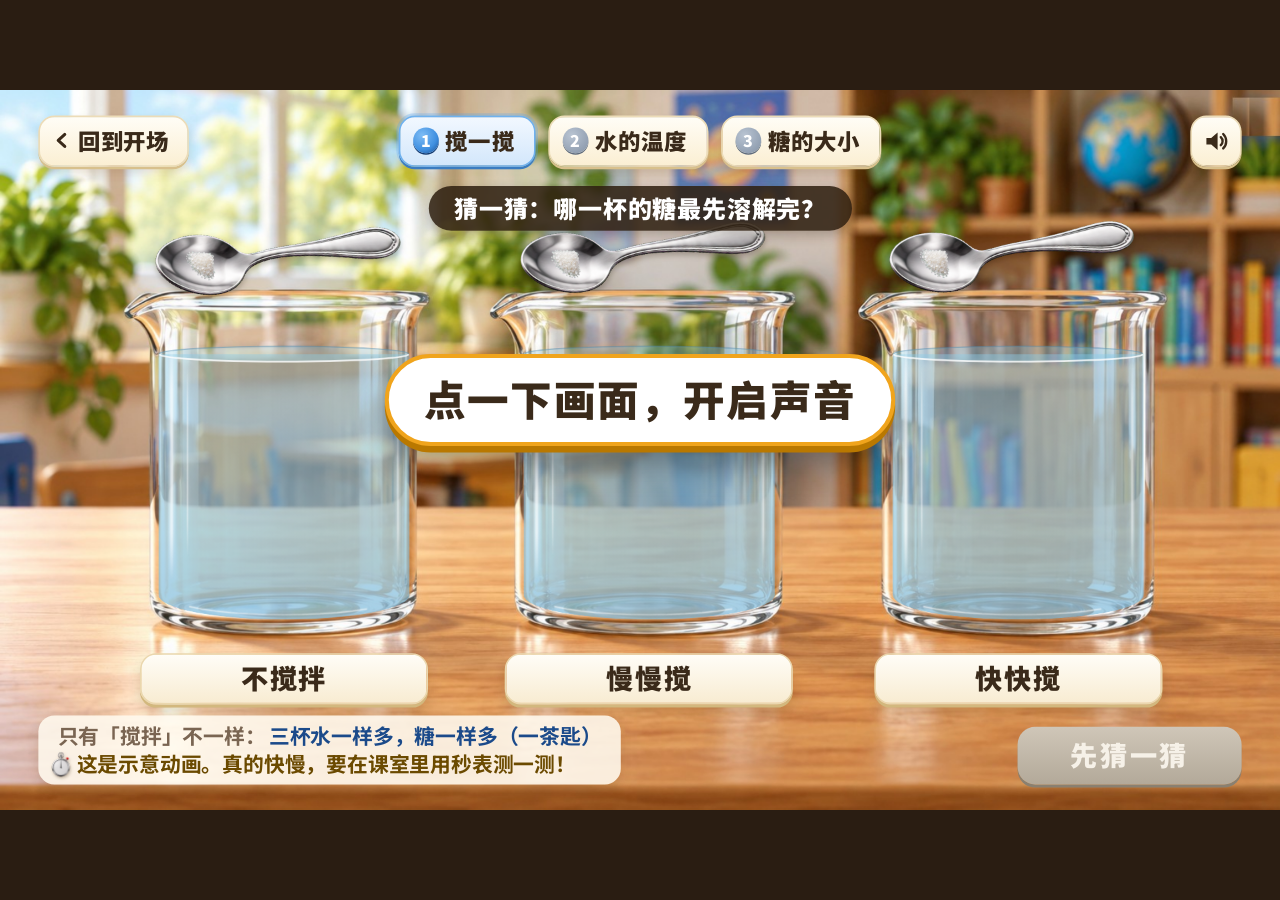
==== race.html @ dd1069dd "分离大法实验室 v1.0：六种分离法、12 个混合物、性质卡、先猜再试、闯关、连环分离、溶解赛跑 Co-Authored-By: Claude Opus 5.5 <noreply@anthropic." ====
<!doctype html>
<html lang="zh-Hans">
<head>
<meta charset="utf-8">
<meta name="viewport" content="width=device-width,initial-scale=1,viewport-fit=cover">
<title>溶解赛跑</title>
<meta name="description" content="二年级科学：溶解。猜一猜，哪一杯的糖最先溶解完？">
<link rel="icon" href="data:,">
<link rel="preconnect" href="https://fonts.googleapis.com">
<link rel="preconnect" href="https://fonts.gstatic.com" crossorigin>
<link href="https://fonts.googleapis.com/css2?family=Noto+Sans+SC:wght@500;700;900&display=swap" rel="stylesheet">
<link rel="stylesheet" href="css/race.css">
<script src="https://kongsi-idea.vercel.app/data/track-use.js" data-slug="tahun2-dst-campuran-lab" defer></script>
</head>
<body>
<div id="stage">
  <canvas id="cv" width="1600" height="900"></canvas>

  <a id="back" href="index.html"><svg viewBox="0 0 32 32" aria-hidden="true"><path d="M20 6 9 16l11 10" fill="none" stroke="currentColor" stroke-width="5" stroke-linecap="round" stroke-linejoin="round"/></svg><span>回到开场</span></a>
  <div id="tabs" role="tablist" aria-label="三场比赛"></div>
  <button id="mute" type="button" aria-label="声音开关" aria-pressed="false">
    <svg class="on" viewBox="0 0 32 32" aria-hidden="true"><path d="M4 12h6l8-7v22l-8-7H4z" fill="currentColor"/><path d="M22 11c3 3 3 7 0 10M25 7c5 5 5 13 0 18" fill="none" stroke="currentColor" stroke-width="3" stroke-linecap="round"/></svg>
    <svg class="off" viewBox="0 0 32 32" aria-hidden="true"><path d="M4 12h6l8-7v22l-8-7H4z" fill="currentColor"/><path d="M22 12l8 8M30 12l-8 8" fill="none" stroke="currentColor" stroke-width="3.4" stroke-linecap="round"/></svg>
  </button>

  <div id="prompt" aria-live="polite"></div>
  <div id="hits"></div>
  <div id="labels"></div>
  <div id="flag" aria-hidden="true"><svg viewBox="0 0 100 150"><ellipse cx="22" cy="144" rx="16" ry="5" fill="rgba(60,35,5,.3)"/><rect x="19" y="8" width="6" height="136" rx="3" fill="#8a5a2a"/><rect x="19" y="8" width="2.4" height="136" rx="1.2" fill="#c78b4a"/><g class="cloth"><path d="M25 12 L92 30 L25 56 Z" fill="#e2573f"/><path d="M25 12 L92 30 L25 34 Z" fill="#f48a74"/></g><circle cx="22" cy="8" r="6" fill="#f0a41c"/></svg></div>
  <div id="ribbons"></div>

  <button id="act" type="button"></button>
  <div id="info">
    <div id="fair"></div>
    <div id="reminder"><img src="assets/tools/stopwatch.png" alt="" draggable="false"><span>这是示意动画。真的快慢，要在课室里用秒表测一测！</span></div>
  </div>

  <div id="card" role="status">
    <div class="title"></div><p class="sum"></p>
    <button id="again" type="button">再比一次</button>
  </div>
  <div id="final" role="dialog" aria-label="总结">
    <div class="box">
      <div class="head">三场比赛的发现</div>
      <p class="rule"></p>
      <div class="btns"><button id="restart" type="button">再玩一次</button><a id="home" href="index.html">回到开场</a></div>
    </div>
  </div>
  <div id="soundHint" role="status">点一下画面，开启声音</div>
</div>
<div id="rotate" role="alert" aria-live="assertive">
  <div class="rot-inner">
    <svg class="phone" viewBox="0 0 64 64" aria-hidden="true"><rect x="19" y="6" width="26" height="52" rx="6" fill="#fff" fill-opacity=".12" stroke="#fff" stroke-width="3"/><circle cx="32" cy="51" r="2.6" fill="#fff"/><path d="M14 20c-4 3-6 7-6 12" fill="none" stroke="#ffd36b" stroke-width="3" stroke-linecap="round"/><path d="M5 30l3 5 5-3" fill="none" stroke="#ffd36b" stroke-width="3" stroke-linecap="round" stroke-linejoin="round"/></svg>
    <p class="r-main">请把手机转横</p>
    <p class="r-sub">转了没反应？打开控制中心，关掉直立方向锁定</p>
  </div>
</div>
<script src="js/race-data.js"></script>
<script src="audio/race/manifest.js"></script>
<script src="js/race-voice.js"></script>
<script src="js/race.js"></script>
</body>
</html>
---- css/race.css ----
/* 溶解赛跑：舞台固定 1600×900，整体等比缩放（race.js fit）。字体、色票、结果卡与转横提示的视觉沿用实验台。
   手机横放（844×390）舞台缩放约 0.43，所以可点的东西尽量做到 ≥ 90 舞台像素。 */
:root {
  --ink: #3a2a1a; --ink-soft: #7a6552; --cream: #fffaf0; --cream-2: #fbefd6;
  --ok: #2e9e45; --ok-deep: #1d6e2f; --part: #f0a41c; --no: #e2573f; --no-deep: #a92c18;
  --blue: #3f8fe0; --blue-deep: #1b4a8a;
  --font: "Noto Sans SC", "PingFang SC", "Microsoft YaHei", system-ui, sans-serif;
}
* { box-sizing: border-box; margin: 0; padding: 0; }
html, body { height: 100%; overflow: hidden; background: #2a1d12; font-family: var(--font); color: var(--ink); -webkit-tap-highlight-color: transparent; user-select: none; -webkit-user-select: none; }
button { font: inherit; color: inherit; border: 0; background: none; cursor: pointer; }
a { color: inherit; text-decoration: none; }
#stage { position: absolute; left: 0; top: 0; width: 1600px; height: 900px; transform-origin: 0 0; overflow: hidden; background: #e9dcc6; touch-action: manipulation; }
#cv { position: absolute; inset: 0; width: 1600px; height: 900px; display: block; }

/* 版面：以 1600×900 舞台为准，间距只用 8 的倍数。四边安全边距：上下 ≥ 32、左右 ≥ 48；元素之间 ≥ 16。
   舞台缩放比例 < 0.6（手机）时 race.js 给 #stage 加 .small：按钮 ≥ 102 舞台像素（缩放后 ≥ 44px），字放大，主按钮挪到顶栏。 */
/* 顶栏：回到开场（左）、三场切换（居中一组）、静音（右） */
#back, #mute { position: absolute; top: 32px; height: 64px; z-index: 6; display: flex; align-items: center; justify-content: center; gap: 8px; border-radius: 20px;
  background: linear-gradient(#fffdf6, #fbefd3); border: 2px solid #ecdcb8; box-shadow: 0 3px 0 #d8c08c, 0 8px 12px rgba(110, 70, 20, .16); font-size: 28px; font-weight: 900; transition: transform .12s, box-shadow .12s; }
#back { left: 48px; padding: 0 24px 2px 16px; }
#back svg { width: 24px; height: 24px; flex: none; }
#mute { right: 48px; width: 64px; }
#mute svg { width: 32px; height: 32px; }
#mute .off { display: none; }
#mute[aria-pressed="true"] .on { display: none; } #mute[aria-pressed="true"] .off { display: block; }
#mute[aria-pressed="true"] { background: linear-gradient(#f3e6e2, #e8cfc8); border-color: #dbb3a8; box-shadow: 0 3px 0 #b98a7e; color: var(--no-deep); }
#back:active, #mute:active, .tab:active { transform: translateY(3px); box-shadow: 0 0 0 #d8c08c; }
#tabs { position: absolute; left: 50%; top: 32px; transform: translateX(-50%); height: 64px; z-index: 6; display: flex; gap: 16px; }
.tab { position: relative; height: 64px; padding: 0 24px 2px 16px; border-radius: 20px; display: flex; align-items: center; justify-content: center; gap: 8px; font-size: 28px; font-weight: 900; letter-spacing: 1px; white-space: nowrap;
  background: linear-gradient(#fffdf6, #fbefd3); border: 2px solid #ecdcb8; box-shadow: 0 3px 0 #d8c08c, 0 8px 12px rgba(110, 70, 20, .16); transition: transform .12s, box-shadow .12s; }
.tab .no { flex: none; width: 32px; height: 32px; border-radius: 50%; display: grid; place-items: center; font-size: 20px; color: #fff; padding-bottom: 2px;
  background: radial-gradient(circle at 35% 30%, #b9c4d2, #8493a6); box-shadow: 0 2px 0 #5f6c7d; }
.tab.on { background: linear-gradient(#f2f8ff, #d3e7fb); border-color: #6fb1ee; box-shadow: 0 3px 0 #3b7cc0, 0 0 0 3px rgba(80, 160, 240, .28); }
.tab.on .no { background: radial-gradient(circle at 35% 30%, #7dbcf5, var(--blue) 60%, var(--blue-deep)); box-shadow: 0 2px 0 #123a70; }
.tab.done .no { background: radial-gradient(circle at 35% 30%, #7ee594, var(--ok) 60%, var(--ok-deep)); box-shadow: 0 2px 0 #17561f; font-size: 0; }
.tab.done .no::after { content: ""; width: 8px; height: 15px; border: solid #fff; border-width: 0 4px 4px 0; transform: rotate(45deg) translate(-1px, -2px); border-radius: 1px; }

/* 提问／结果横幅：顶栏下方、烧杯杯口上方（y 112–184），不压烧杯 */
#prompt { position: absolute; left: 0; right: 0; margin: 0 auto; width: max-content; max-width: 1400px; top: 120px; height: 56px; padding: 0 32px 3px; border-radius: 999px; z-index: 5; display: flex; align-items: center; white-space: nowrap;
  background: rgba(46, 31, 16, .86); color: #fff; font-size: 30px; font-weight: 900; letter-spacing: 1px; box-shadow: 0 6px 14px rgba(30, 18, 5, .24); transition: opacity .25s; }
#prompt.hide { opacity: 0; pointer-events: none; }

/* 杯子的点击区（透明）与杯名牌 */
#hits button { position: absolute; top: 244px; width: 380px; height: 450px; z-index: 3; border-radius: 40px; }
#hits button:focus-visible, .lab:focus-visible, #act:focus-visible { outline: 4px solid #ffd36b; outline-offset: 3px; }
.lab { position: absolute; top: 704px; margin-left: -180px; width: 360px; height: 64px; z-index: 4; border-radius: 20px; display: flex; align-items: center; justify-content: center; gap: 16px; font-size: 34px; font-weight: 900; letter-spacing: 2px;
  background: linear-gradient(#fffdf7, #f8ecd2); border: 2px solid #ead7ae; box-shadow: 0 4px 0 #d2b87e, 0 10px 14px rgba(90, 55, 10, .18); transition: transform .12s, box-shadow .12s, background .2s; }
.lab img { height: 48px; width: auto; max-width: 64px; object-fit: contain; filter: drop-shadow(2px 3px 2px rgba(60, 35, 5, .3)); pointer-events: none; }
.lab .nm { padding-bottom: 3px; }
.lab:active { transform: translateY(3px); box-shadow: 0 1px 0 #d2b87e; }
.lab.pick { background: linear-gradient(#fff3d6, #ffe19a); border-color: #f0a41c; box-shadow: 0 4px 0 #b97800, 0 0 0 4px rgba(240, 164, 28, .35), 0 10px 14px rgba(120, 70, 0, .22); }
.lab.win { animation: win 1.1s ease-in-out 3; }
.lock .lab, .lock #hits button { pointer-events: none; }
@keyframes win { 50% { box-shadow: 0 4px 0 #17561f, 0 0 0 10px rgba(46, 158, 69, .45), 0 10px 14px rgba(20, 90, 30, .3); } }

/* 小旗（插在杯名牌左上角上方） */
#flag { position: absolute; left: 0; top: 0; width: 72px; height: 108px; z-index: 5; pointer-events: none; opacity: 0; transform-origin: 22% 100%; transition: opacity .2s; filter: drop-shadow(3px 5px 3px rgba(50, 30, 5, .3)); }
#flag svg { width: 100%; height: 100%; overflow: visible; }
#flag.show { opacity: 1; animation: plant .5s cubic-bezier(.2, 1.7, .4, 1); }
#flag .cloth { transform-origin: 25px 30px; animation: wave 1.6s ease-in-out infinite; }
@keyframes plant { from { transform: translateY(-40px) scale(.5); opacity: 0; } to { transform: none; opacity: 1; } }
@keyframes wave { 50% { transform: skewY(-6deg) scaleX(.93); } }

/* 名次缎带：挂在烧杯右下角，不碰杯名牌 */
.rib { position: absolute; z-index: 5; width: 96px; height: 92px; pointer-events: none; animation: pop .55s cubic-bezier(.2, 1.7, .4, 1) both; filter: drop-shadow(0 6px 6px rgba(40, 25, 5, .3)); }
.rib .tail { position: absolute; top: 48px; width: 26px; height: 44px; }
.rib .tail.l { left: 18px; transform: rotate(10deg); clip-path: polygon(0 0, 100% 0, 100% 100%, 50% 80%, 0 100%); }
.rib .tail.r { right: 18px; transform: rotate(-10deg); clip-path: polygon(0 0, 100% 0, 100% 100%, 50% 80%, 0 100%); }
.rib .disc { position: absolute; left: 8px; top: 0; width: 80px; height: 80px; border-radius: 50%; display: grid; place-items: center; font-size: 28px; font-weight: 900; color: #3a2a1a; padding-bottom: 3px; }
.rib.r1 .disc { background: radial-gradient(circle at 35% 28%, #ffe98a, #f6c026 62%, #c98d00); box-shadow: inset 0 0 0 5px #ffd84d, inset 0 0 0 7px #c98d00; } .rib.r1 .tail { background: #e2573f; }
.rib.r2 .disc { background: radial-gradient(circle at 35% 28%, #ffffff, #cdd5de 62%, #8f9aa8); box-shadow: inset 0 0 0 5px #e5eaf0, inset 0 0 0 7px #8f9aa8; } .rib.r2 .tail { background: #3f8fe0; }
.rib.r3 .disc { background: radial-gradient(circle at 35% 28%, #f6c79a, #cf8a4c 62%, #8d5421); box-shadow: inset 0 0 0 5px #e0a068, inset 0 0 0 7px #8d5421; } .rib.r3 .tail { background: #2e9e45; }
@keyframes pop { from { transform: scale(.2) translateY(30px); opacity: 0; } to { transform: none; opacity: 1; } }

/* 左下一张浅色小卡（公平比较＋秒表提醒，最弱的一层）；主按钮在右下，底线对齐（离下缘 32） */
#info { position: absolute; left: 48px; bottom: 32px; z-index: 4; padding: 8px 24px 8px 16px; border-radius: 20px; display: flex; flex-direction: column; gap: 4px;
  background: rgba(255, 250, 238, .88); box-shadow: 0 6px 14px rgba(80, 50, 10, .14); }
#fair { display: flex; align-items: center; white-space: nowrap; padding-left: 8px; font-size: 26px; font-weight: 700; color: var(--ink-soft); line-height: 32px; }
#fair b { color: #1b4a8a; margin-left: 4px; }
#reminder { display: flex; align-items: center; gap: 8px; white-space: nowrap; cursor: pointer; font-size: 26px; font-weight: 700; color: #6b4a00; line-height: 32px; }
#reminder img { height: 32px; width: auto; flex: none; filter: drop-shadow(1px 2px 2px rgba(60, 35, 5, .3)); pointer-events: none; }
#reminder span { padding-bottom: 2px; }
#act { position: absolute; right: 48px; bottom: 32px; width: 280px; height: 72px; padding: 0 16px 4px; border-radius: 22px; z-index: 5; font-size: 34px; font-weight: 900; letter-spacing: 3px; color: #fff;
  background: linear-gradient(#4a9be8, #2b6cc0); box-shadow: 0 5px 0 var(--blue-deep), 0 12px 18px rgba(20, 60, 120, .28); transition: transform .12s, box-shadow .12s, opacity .2s; }
#act:active { transform: translateY(4px); box-shadow: 0 1px 0 var(--blue-deep); }
#act.go { animation: pulse 1.4s ease-in-out infinite; }
#act:disabled { background: linear-gradient(#cfc6b8, #b3a999); box-shadow: 0 4px 0 #8a8070; color: #f6f1e8; cursor: default; animation: none; }
@keyframes pulse { 50% { box-shadow: 0 5px 0 var(--blue-deep), 0 0 0 10px rgba(63, 143, 224, .3), 0 12px 18px rgba(20, 60, 120, .28); } }

/* 结果横幅：一条紧凑的横幅（标题＋小结同一行，「再比一次」在右端） */
#card { position: absolute; left: 0; right: 0; margin: 0 auto; width: max-content; max-width: 1400px; top: 112px; height: 72px; padding: 0 12px 0 32px; border-radius: 24px; z-index: 8; display: flex; align-items: center; gap: 16px; white-space: nowrap;
  background: linear-gradient(#ffffff, var(--cream)); box-shadow: 0 2px 0 #d8eedb, 0 6px 0 #9fd3a8, 0 14px 24px rgba(20, 70, 30, .22);
  transform: scale(.8) translateY(-12px); transform-origin: 50% 0; opacity: 0; pointer-events: none; transition: transform .45s cubic-bezier(.2, 1.6, .4, 1), opacity .22s; }
#card.show { transform: none; opacity: 1; pointer-events: auto; }
#card .title { font-size: 34px; font-weight: 900; color: var(--ok-deep); padding-bottom: 3px; }
#card.miss .title { color: #a86a00; }
#card .sum { font-size: 28px; font-weight: 700; padding-bottom: 3px; }
#again { flex: none; height: 48px; margin-left: 16px; padding: 0 20px 3px; border-radius: 16px; font-size: 24px; font-weight: 900; color: var(--blue-deep);
  background: linear-gradient(#f2f8ff, #d3e7fb); border: 2px solid #6fb1ee; box-shadow: 0 3px 0 #3b7cc0; }
#again:active { transform: translateY(3px); box-shadow: 0 0 0 #3b7cc0; }

/* 总结卡 */
#final { position: absolute; inset: 0; z-index: 9; display: flex; align-items: center; justify-content: center; background: rgba(30, 18, 5, .55); opacity: 0; pointer-events: none; transition: opacity .3s; }
#final.show { opacity: 1; pointer-events: auto; }
#final .box { width: 1240px; padding: 40px 56px 44px; border-radius: 40px; text-align: center; background: linear-gradient(#ffffff, var(--cream)); box-shadow: 0 4px 0 #d8eedb, 0 14px 0 #9fd3a8, 0 36px 60px rgba(0, 0, 0, .4); transform: scale(.8); transition: transform .5s cubic-bezier(.2, 1.6, .4, 1); }
#final.show .box { transform: none; }
#final .head { display: inline-block; padding: 4px 34px 8px; border-radius: 999px; font-size: 40px; font-weight: 900; color: #fff; background: linear-gradient(#58c36d, #2e9e45); box-shadow: 0 4px 0 var(--ok-deep); }
#final .rule { margin: 30px 0 34px; font-size: 56px; line-height: 1.5; font-weight: 900; color: var(--ink); }
#final .btns { display: flex; gap: 28px; justify-content: center; }
#final .btns > * { height: 104px; min-width: 300px; padding: 0 30px 6px; border-radius: 26px; display: inline-flex; align-items: center; justify-content: center; font-size: 40px; font-weight: 900; color: #fff; }
#restart { background: linear-gradient(#4a9be8, #2b6cc0); box-shadow: 0 7px 0 var(--blue-deep), 0 16px 22px rgba(20, 60, 120, .3); }
#home { background: linear-gradient(#f0b34a, #d98a14); box-shadow: 0 7px 0 #8d5a00, 0 16px 22px rgba(120, 70, 0, .3); }

/* 「点一下画面，开启声音」：只在浏览器挡下自动播放时出现 */
#soundHint { position: absolute; left: 50%; top: 330px; transform: translate(-50%, 0); z-index: 10; padding: 12px 44px 18px; border-radius: 999px; white-space: nowrap; pointer-events: none; opacity: 0; visibility: hidden;
  background: #fff; border: 5px solid #f0a41c; color: var(--ink); font-size: 52px; font-weight: 900; letter-spacing: 2px; box-shadow: 0 8px 0 #b97800, 0 24px 36px rgba(0, 0, 0, .35); transition: opacity .25s; }
#soundHint.show { opacity: 1; visibility: visible; animation: hint 1.3s ease-in-out infinite; }
@keyframes hint { 50% { transform: translate(-50%, -8px) scale(1.04); } }

/* 手机直立转横提示：不设关闭钮，转横就自动消失 */
#rotate { position: fixed; inset: 0; z-index: 9999; display: none; align-items: center; justify-content: center; text-align: center;
  background: radial-gradient(circle at 50% 35%, #2f4a63, #172636); color: #fff; padding: 24px; }
#rotate.show { display: flex; }
.rot-inner { max-width: 520px; }
.phone { width: min(34vmin, 150px); height: auto; animation: tilt 2.4s ease-in-out infinite; transform-origin: 50% 50%; }
@keyframes tilt { 0%, 15% { transform: rotate(0); } 50%, 75% { transform: rotate(-90deg); } 100% { transform: rotate(0); } }
.r-main { margin-top: 24px; font-size: clamp(26px, 7vmin, 40px); font-weight: 900; letter-spacing: 2px; }
.r-sub { margin-top: 18px; font-size: clamp(16px, 4.4vmin, 22px); line-height: 1.6; font-weight: 500; opacity: .9; }
@media (prefers-reduced-motion: reduce) { #act.go, .lab.win, #flag .cloth, #soundHint.show { animation: none; } }

/* 手机（舞台缩放 < 0.6）：按钮 ≥ 102 舞台像素（缩放后 ≥ 44px），字放大；主按钮挪到顶栏右段，其余仍守边距 */
.small #back, .small #mute { top: 16px; height: 102px; font-size: 38px; border-radius: 26px; }
.small #back { left: 32px; padding: 0 24px 4px 16px; } .small #back svg { width: 34px; height: 34px; }
.small #mute { right: 32px; width: 102px; } .small #mute svg { width: 48px; height: 48px; }
.small #tabs { left: 272px; top: 16px; transform: none; height: 102px; gap: 12px; }
.small .tab { height: 102px; padding: 0 20px 4px 14px; font-size: 40px; border-radius: 26px; gap: 10px; }
.small .tab .no { width: 48px; height: 48px; font-size: 30px; }
.small .tab.done .no::after { width: 12px; height: 22px; border-width: 0 6px 6px 0; }
.small #act { top: 16px; bottom: auto; right: auto; left: 1100px; width: 320px; height: 102px; font-size: 42px; border-radius: 26px; }
.small #prompt { top: 126px; height: 64px; font-size: 38px; padding: 0 32px 4px; }
.small #card { top: 122px; height: 118px; padding: 0 12px 0 32px; }
.small #card .title { font-size: 46px; } .small #card .sum { font-size: 38px; }
.small #again { height: 102px; font-size: 34px; padding: 0 28px 4px; border-radius: 24px; }
.small .lab { top: 688px; margin-left: -170px; width: 340px; height: 102px; font-size: 44px; border-radius: 26px; }
.small .lab img { height: 70px; max-width: 90px; }
.small #info { left: 32px; bottom: 14px; padding: 4px 20px 4px 12px; gap: 2px; }
.small #fair, .small #reminder { font-size: 30px; line-height: 36px; } .small #reminder img { height: 36px; }
.small #final .btns > *, .small #restart, .small #home { height: 104px; }
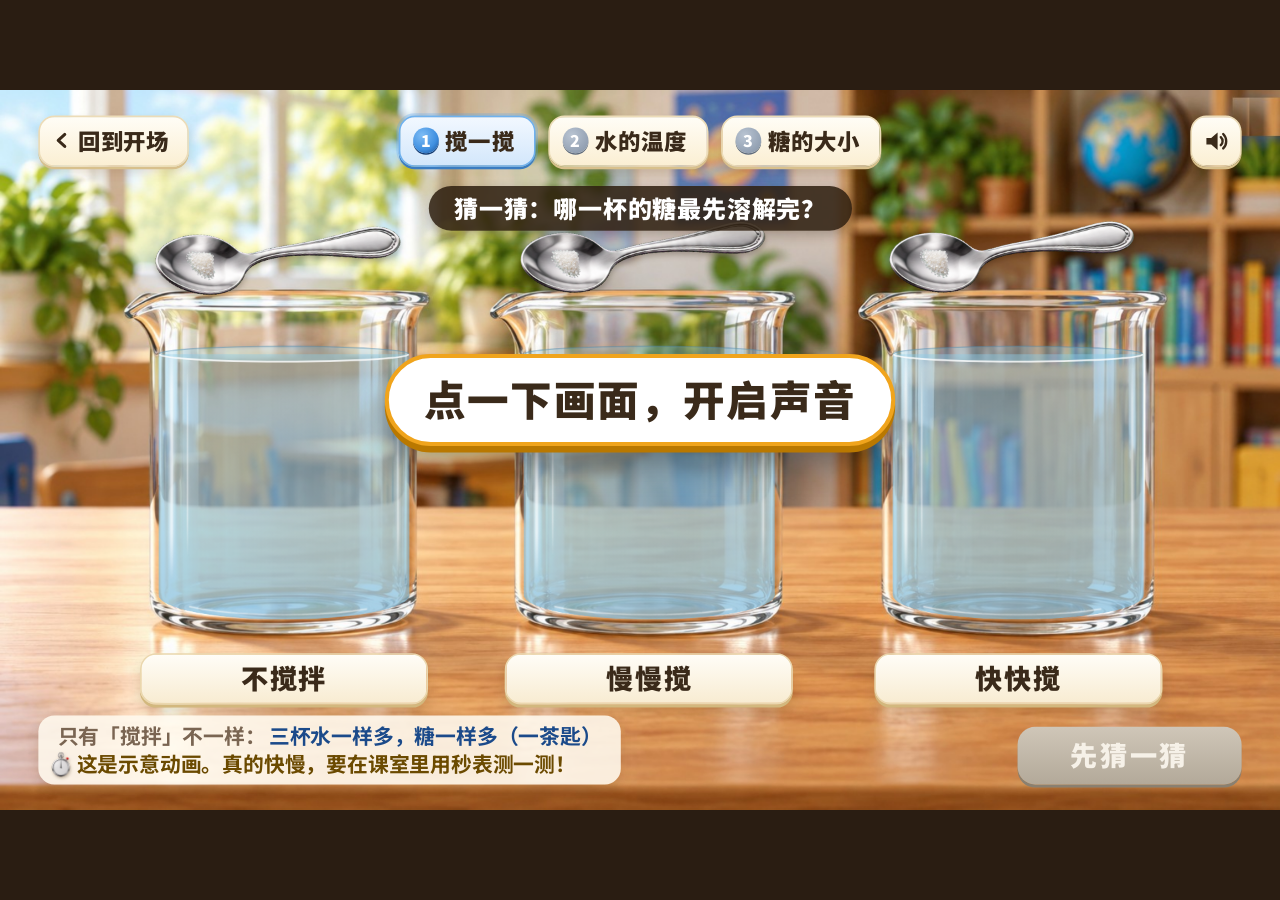
==== commit 851c0c89: "语音包：主页 117 句、race 13 句各接成一个 pack.mp3（Web Audio 切句，单档留作后备） Co-Authored-By: Claude Sonnet 5.5 <noreply" ====
--- a/race.html
+++ b/race.html
@@ -57,6 +57,8 @@
 </div>
 <script src="js/race-data.js"></script>
 <script src="audio/race/manifest.js"></script>
+<script src="audio/race/pack.js"></script>
+<script src="js/pack-player.js"></script>
 <script src="js/race-voice.js"></script>
 <script src="js/race.js"></script>
 </body>
